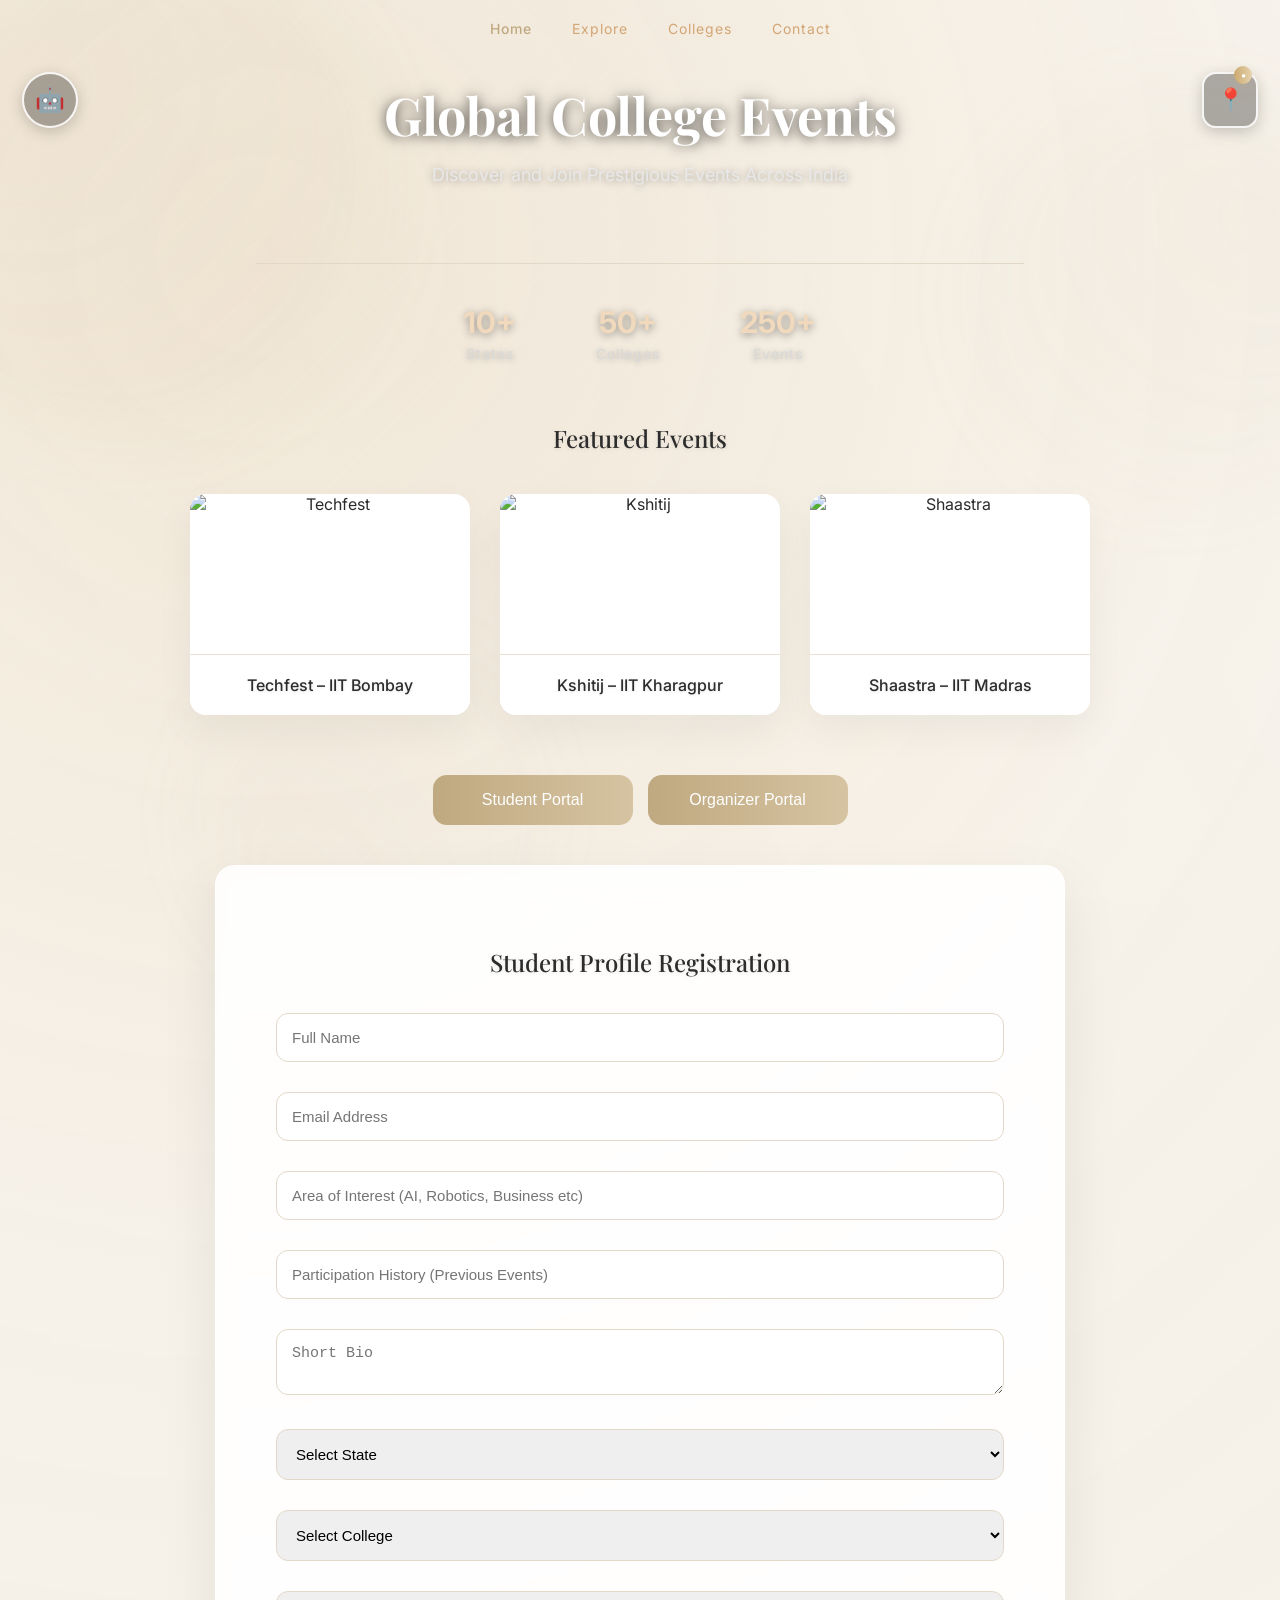
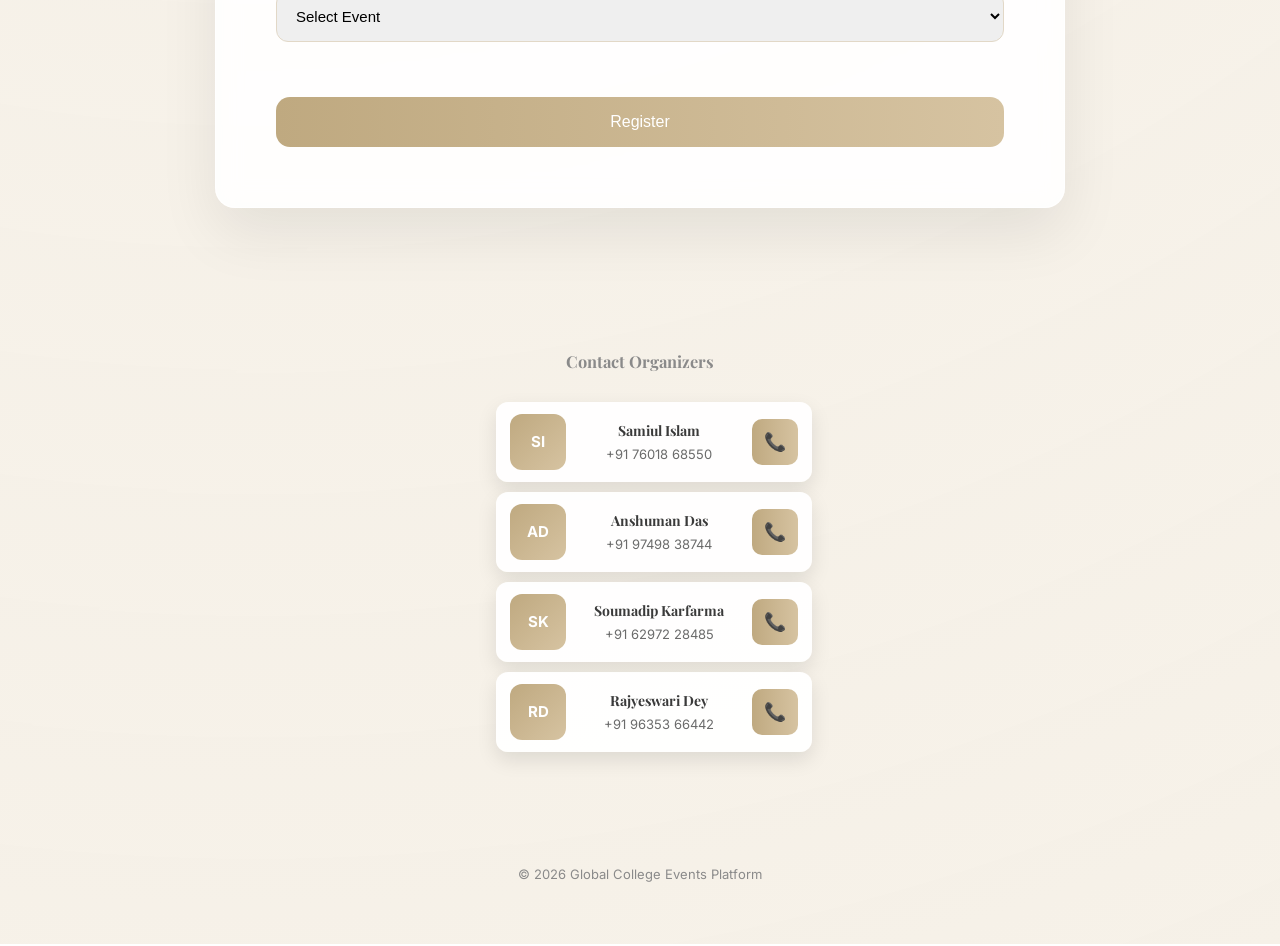
==== index.html @ 5288f470 "Add files via upload" ====
<!DOCTYPE html>
<html lang="en">
<head>
    <meta charset="UTF-8">
    <meta name="viewport" content="width=device-width, initial-scale=1.0">
    <title>Global College Events</title>
    <link href="https://fonts.googleapis.com/css2?family=Playfair+Display:wght@500;700&family=Inter:wght@300;400;500&display=swap" rel="stylesheet">
    <link rel="stylesheet" href="style.css">
</head>

<body>

<video autoplay loop muted playsinline class="space-background-video">
  <source src="Video_Generation_with_Background_Addition.mp4" type="video/mp4">
</video>

<ul class="background-shapes">
    <li></li><li></li><li></li><li></li><li></li>
</ul>

<div class="bg-gradient"></div>
<div class="decorative-blobs">
    <div class="blob b1"></div>
    <div class="blob b2"></div>
    <div class="blob b3"></div>
</div>
<div class="page-stripes"></div>

<nav>
    <a href="#home">Home</a>
    <a href="#explore">Explore</a>
    <a href="#colleges">Colleges</a>
    <a href="#contact">Contact</a>
</nav>

<div class="chat-toggle">
    <button class="chat-button" id="chatBtn" title="Ask the assistant">🤖</button>
</div>

<div class="chat-window" id="chatWindow" aria-hidden="true">
    <div class="chat-header">Event Guide — Ask me about events, interests, or colleges</div>
    <div class="chat-messages" id="chatMessages">
        <div class="msg bot">Hi! I'm your Event Assistant. Try: <span class="chip" onclick="chatAsk('Show upcoming events')">Upcoming events</span> <span class="chip" onclick="chatAsk('I like AI and Robotics')">AI / Robotics</span> <span class="chip" onclick="chatAsk('Find events for business students')">Business</span></div>
    </div>
    <div class="chat-input-area">
        <input class="chat-input" id="chatInput" placeholder="Type your question...">
        <button class="chat-button" id="sendChat">Go</button>
    </div>
</div>

<div class="map-toggle">
    <button class="map-button" id="mapBtn" title="Show event locations">
        📍
        <span class="ring"></span>
    </button>
    <span class="map-badge" id="mapBadge">•</span>
</div>

<div class="map-window" id="mapWindow" aria-hidden="true">
    <div class="map-header">Event Locations (OpenStreetMap)</div>
    <div class="map-body" id="mapBody"></div>
</div>

<div class="hero reveal" id="home">
    <h1>Global College Events</h1>
    <p>Discover and Join Prestigious Events Across India</p>
</div>

<hr style="width:60%; border:0; height:1px; background:#e2d8c7; margin:20px auto 40px;">

<div class="stats reveal" id="explore">
    <div class="stat">
        <h3 id="stateCount"></h3>
        <p>States</p>
    </div>
    <div class="stat">
        <h3 id="collegeCount"></h3>
        <p>Colleges</p>
    </div>
    <div class="stat">
        <h3 id="eventCount"></h3>
        <p>Events</p>
    </div>
</div>

<div class="featured-section reveal">
    <h2 style="text-align:center;">Featured Events</h2>
    <div class="featured-grid">
        <div class="event-card">
            <img src="https://images.unsplash.com/photo-1504384308090-c894fdcc538d?w=400&q=80" alt="Techfest">
            <div>Techfest – IIT Bombay</div>
        </div>
        <div class="event-card">
            <img src="https://images.unsplash.com/photo-1540575467063-178a50c2df87?w=400&q=80" alt="Kshitij">
            <div>Kshitij – IIT Kharagpur</div>
        </div>
        <div class="event-card">
            <img src="https://images.unsplash.com/photo-1517048676732-d65bc937f952?w=400&q=80" alt="Shaastra">
            <div>Shaastra – IIT Madras</div>
        </div>
    </div>
</div>

<div class="container reveal" id="colleges">
    <div class="portal-btns">
        <button onclick="showStudent()">Student Portal</button>
        <button onclick="showOrganizer()">Organizer Portal</button>
    </div>

    <div id="studentSection">
        <div class="card">
            <h2>Student Profile Registration</h2>
            <input type="text" id="studentName" placeholder="Full Name">
            <input type="email" id="studentEmail" placeholder="Email Address">
            <input type="text" placeholder="Area of Interest (AI, Robotics, Business etc)">
            <input type="text" placeholder="Participation History (Previous Events)">
            <textarea placeholder="Short Bio"></textarea>

            <select id="stateSelect" onchange="loadColleges()">
                <option value="">Select State</option>
            </select>
            <select id="collegeSelect" onchange="loadEvents()">
                <option value="">Select College</option>
            </select>
            <select id="eventSelect" onchange="showPreview()">
                <option value="">Select Event</option>
            </select>

            <div class="preview" id="eventPreview">
                <h4 id="previewTitle"></h4>
                <p>Event details coming soon...</p>
            </div>

            <div class="success" id="successMessage"></div>

            <button onclick="register()">Register</button>
        </div>
    </div>

    <div id="organizerSection" style="display:none;">
        <div class="card">
            <h2>Event Organizer Registration</h2>
            <input type="text" id="organizerName" placeholder="Organizer Full Name">
            <select id="orgType">
                <option value="">Organizer Type (College / Company / Individual)</option>
                <option value="college">College</option>
                <option value="company">Company</option>
                <option value="individual">Individual</option>
            </select>
            <input type="text" id="collegeOrCompany" placeholder="College / Company Name">
            <input type="text" id="organizerRole" placeholder="Organizer Role (e.g., Coordinator)">
            <input type="text" id="department" placeholder="Department (if applicable)">
            <input type="email" id="organizerEmail" placeholder="Email Address">
            <input type="tel" id="organizerPhone" placeholder="Phone Number">
            <input type="url" id="organizerWebsite" placeholder="Website (https://...)">

            <hr style="border:0; height:1px; background:#e2d8c7; margin:12px 0;">

            <input type="text" id="eventName" placeholder="Event Name">
            <input type="date" id="eventDate">
            <input type="text" id="eventVenue" placeholder="Venue">
            <select id="eventCategory">
                <option value="">Event Category</option>
                <option>Technical</option>
                <option>Cultural</option>
                <option>Workshop</option>
                <option>Business</option>
                <option>Sports</option>
            </select>
            <textarea id="eventDescription" placeholder="Event Description"></textarea>
            <input type="file" id="eventLogo" accept="image/*">

            <div class="preview" id="organizerPreview"></div>
            <div class="success" id="organizerMessage"></div>

            <button onclick="publishEvent()">Publish Event</button>
        </div>
    </div>
</div>

<footer id="contact" class="reveal">
    <div class="contact-container">
        <h3 style="margin:0 0 8px; font-family:'Playfair Display', serif;">Contact Organizers</h3>
        <ul class="contact-list" id="contactList">
            <li>
                <div class="avatar">SI</div>
                <div class="contact-main"><div class="name">Samiul Islam</div><div class="meta"><a class="contact-link" href="tel:+917601868550">+91 76018 68550</a></div></div>
                <button class="call-btn" aria-label="Call Samiul Islam" onclick="location.href='tel:+917601868550'">📞</button>
            </li>
            <li>
                <div class="avatar">AD</div>
                <div class="contact-main"><div class="name">Anshuman Das</div><div class="meta"><a class="contact-link" href="tel:+919749838744">+91 97498 38744</a></div></div>
                <button class="call-btn" aria-label="Call Anshuman Das" onclick="location.href='tel:+919749838744'">📞</button>
            </li>
            <li>
                <div class="avatar">SK</div>
                <div class="contact-main"><div class="name">Soumadip Karfarma</div><div class="meta"><a class="contact-link" href="tel:+916297228485">+91 62972 28485</a></div></div>
                <button class="call-btn" aria-label="Call Soumadip Karfarma" onclick="location.href='tel:+916297228485'">📞</button>
            </li>
            <li>
                <div class="avatar">RD</div>
                <div class="contact-main"><div class="name">Rajyeswari Dey</div><div class="meta"><a class="contact-link" href="tel:+919635366442">+91 96353 66442</a></div></div>
                <button class="call-btn" aria-label="Call Rajyeswari Dey" onclick="location.href='tel:+919635366442'">📞</button>
            </li>
            <li>
                <div class="avatar">MS</div>
                <div class="contact-main"><div class="name">Madhuja Saha</div><div class="meta"><a class="contact-link" href="tel:+918889114666">+91 88891 14666</a></div></div>
                <button class="call-btn" aria-label="Call Madhuja Saha" onclick="location.href='tel:+918889114666'">📞</button>
            </li>
        </ul>
        <div style="text-align:center; margin-top:14px; color:#8a8a8a; font-size:13px;">© 2026 Global College Events Platform</div>
    </div>
</footer>

<script src="script.js"></script>

</body>
</html>
---- style.css ----
/* ==================== BASE STYLES ==================== */
html {
    scroll-behavior: smooth;
}

body {
    margin: 0;
    font-family: 'Inter', sans-serif;
    /* layered animated background: subtle radial base + moving gradient overlay */
    background: radial-gradient(circle at 20% 10%, rgba(239,228,211,0.9) 0%, rgba(246,241,232,0.95) 40%, rgba(246,241,232,1) 100%),
                linear-gradient(120deg, rgba(191,169,128,0.06), rgba(200,180,150,0.04));
    color: #2c2c2c;
    animation: fadeIn 1.2s ease-in;
}

/* animated soft gradient overlay */
.bg-gradient {
    position: fixed; inset: 0; z-index: -2; pointer-events: none;
    background: linear-gradient(60deg, rgba(223,200,170,0.08), rgba(210,190,160,0.06), rgba(240,230,215,0.04));
    mix-blend-mode: overlay;
    animation: floatGradient 12s ease-in-out infinite;
}

@keyframes floatGradient {
    0% { transform: translateY(0) rotate(0deg); opacity: 1; }
    50% { transform: translateY(-30px) rotate(3deg); opacity: 0.95; }
    100% { transform: translateY(0) rotate(0deg); opacity: 1; }
}

/* large blurred blobs for depth */
.decorative-blobs { position: fixed; inset: 0; z-index: -3; pointer-events: none; }
.decorative-blobs .blob { position: absolute; filter: blur(36px) saturate(120%); opacity: 0.55; border-radius: 50%; transform: translate3d(0,0,0); }
.decorative-blobs .b1 { width: 520px; height: 520px; left: -10%; top: -8%; background: radial-gradient(circle at 30% 30%, rgba(191,169,128,0.18), rgba(191,169,128,0.06)); }
.decorative-blobs .b2 { width: 420px; height: 420px; right: -8%; top: 10%; background: radial-gradient(circle at 70% 30%, rgba(186,165,140,0.14), rgba(230,220,200,0.04)); }
.decorative-blobs .b3 { width: 360px; height: 360px; left: 15%; bottom: -10%; background: radial-gradient(circle at 20% 80%, rgba(210,190,160,0.12), rgba(240,235,225,0.03)); }

/* more varied floating shapes (overrides existing shapes to feel richer) */
.background-shapes li { background: rgba(191,169,128,0.12); }
.background-shapes li:nth-child(1) { left: 8%; width: 120px; height: 120px; animation-duration: 28s; opacity:0.9 }
.background-shapes li:nth-child(2) { left: 22%; width: 36px; height: 36px; animation-duration: 14s; opacity:0.7 }
.background-shapes li:nth-child(3) { left: 72%; width: 28px; height: 28px; animation-duration: 20s; opacity:0.65 }
.background-shapes li:nth-child(4) { left: 45%; width: 90px; height: 90px; animation-duration: 22s; opacity:0.8 }
.background-shapes li:nth-child(5) { left: 80%; width: 160px; height: 160px; animation-duration: 30s; opacity:0.6 }

/* subtle diagonal stripe overlay for texture */
.page-stripes { position: fixed; inset: 0; z-index: -1; pointer-events: none; background-image: repeating-linear-gradient(135deg, rgba(255,255,255,0.02) 0 2px, transparent 2px 32px); mix-blend-mode: soft-light; }

/* ==================== VIDEO BACKGROUND ==================== */
.space-background-video {
    position: fixed;
    top: 0;
    left: 0;
    width: 100%;
    height: 100vh;
    object-fit: cover;
    z-index: -1;
    pointer-events: none;
}

@keyframes fadeIn {
    from {opacity:0; transform: translateY(20px);}
    to {opacity:1; transform: translateY(0);}
}

/* ==================== NAVIGATION ==================== */
nav {
    display: flex;
    justify-content: center;
    gap: 40px;
    padding: 20px;
    font-size: 14px;
    letter-spacing: 1px;
    position: fixed;
    top: 0;
    width: 100%;
    background: transparent;
    z-index: 1000;
}

nav a {
    text-decoration: none;
    color: #d4a574;
    transition: 0.3s;
    position: relative;
}

nav a.active {
    color: #bfa980;
    font-weight: 500;
}

nav a::after {
    content: "";
    position: absolute;
    left: 0;
    bottom: -5px;
    width: 0;
    height: 2px;
    background: #bfa980;
    transition: 0.3s;
}

nav a:hover::after {
    width: 100%;
}

/* ==================== HERO SECTION ==================== */
.hero {
    text-align: center;
    padding: 80px 20px 40px;
}

.hero h1 {
    font-family: 'Playfair Display', serif;
    font-size: 52px;
    margin: 0;
    color: white;
    text-shadow: 0 2px 12px rgba(0,0,0,0.5), 0 0 20px rgba(0,0,0,0.3);
}

.hero p {
    margin-top: 15px;
    font-size: 18px;
    color: #e8e8e8;
    text-shadow: 0 1px 8px rgba(0,0,0,0.4);
}

/* ==================== STATS ==================== */
.stats {
    display: flex;
    justify-content: center;
    gap: 80px;
    margin: 40px 0 60px;
}

.stat { text-align: center; }

.stat h3 {
    font-size: 30px;
    margin: 0;
    color: #f0d9bc;
    text-shadow: 0 2px 8px rgba(0,0,0,0.4);
}

.stat p {
    margin: 5px 0 0;
    font-size: 14px;
    letter-spacing: 1px;
    color: #d8d8d8;
    text-shadow: 0 1px 6px rgba(0,0,0,0.3);
}

/* ==================== FEATURED EVENTS ==================== */
.featured-section {
    margin-bottom: 60px;
}

.featured-grid {
    display: flex;
    justify-content: center;
    gap: 30px;
    margin: 40px 0;
}

.event-card {
    background: white;
    border-radius: 16px;
    box-shadow: 0 15px 40px rgba(0,0,0,0.05);
    transition: 0.4s ease;
    cursor: pointer;
    overflow: hidden;
    text-align: center;
    width: 280px;
}

.event-card:hover {
    transform: translateY(-8px);
    box-shadow: 0 25px 60px rgba(0,0,0,0.08);
}

/* ========== Event cards entrance & interaction animations ========== */
.featured-grid.animate .event-card { opacity: 0; transform: translateY(18px) scale(0.98); }
.featured-grid.animate .event-card.enter { animation: cardIn 600ms cubic-bezier(.2,.9,.2,1) forwards; }
@keyframes cardIn {
    from { opacity: 0; transform: translateY(18px) scale(0.98); }
    to   { opacity: 1; transform: translateY(0) scale(1); }
}

/* stagger delays for up to 6 cards */
.featured-grid.animate .event-card:nth-child(1).enter { animation-delay: 80ms; }
.featured-grid.animate .event-card:nth-child(2).enter { animation-delay: 180ms; }
.featured-grid.animate .event-card:nth-child(3).enter { animation-delay: 300ms; }
.featured-grid.animate .event-card:nth-child(4).enter { animation-delay: 420ms; }
.featured-grid.animate .event-card:nth-child(5).enter { animation-delay: 540ms; }
.featured-grid.animate .event-card:nth-child(6).enter { animation-delay: 660ms; }

/* subtle 3D tilt on pointer move */
.event-card { will-change: transform; transform-style: preserve-3d; perspective: 800px; }
.event-card.tilt { transition: transform 180ms ease-out; }

/* event preview animation */
.preview.show { animation: previewPop 360ms cubic-bezier(.2,.9,.2,1) both; }
@keyframes previewPop {
    from { opacity: 0; transform: translateY(8px) scale(0.995); }
    to   { opacity: 1; transform: translateY(0) scale(1); }
}

.event-card img {
    width: 100%;
    height: 160px;
    object-fit: cover;
    border-bottom: 1px solid #e8e0d2;
    display: block;
    transition: transform 0.6s ease; /* Smooth image transition */
}

/* CINEMATIC ZOOM EFFECT */
.event-card:hover img {
    transform: scale(1.1);
}

.event-card div {
    padding: 20px;
    font-weight: 500;
    position: relative;
    background: white;
    z-index: 2;
    color: #2c2c2c;
    text-shadow: 0 1px 3px rgba(0,0,0,0.1);
}

/* ==================== FORM CARDS ==================== */
.container {
    max-width: 850px;
    margin: auto;
    padding: 0 20px 80px;
}

.card {
    background: rgba(255, 255, 255, 0.92);
    backdrop-filter: blur(12px);
    -webkit-backdrop-filter: blur(12px);
    border: 1px solid rgba(255, 255, 255, 0.9);
    padding: 60px;
    border-radius: 20px;
    box-shadow: 0 25px 60px rgba(0,0,0,0.08);
    transition: 0.4s;
}

.card:hover {
    transform: translateY(-4px);
    box-shadow: 0 35px 80px rgba(0,0,0,0.08);
}

h2 {
    text-align: center;
    font-family: 'Playfair Display', serif;
    font-weight: 500;
    color: #2c2c2c;
    text-shadow: 0 1px 4px rgba(0,0,0,0.1);
}

select, input, textarea {
    width: 100%;
    padding: 15px;
    margin: 15px 0;
    border-radius: 12px;
    border: 1px solid #e2d8c7;
    font-size: 15px;
    box-sizing: border-box;
}

select:focus, input:focus, textarea:focus {
    outline: none;
    border-color: #bfa980;
}

/* ==================== SHIMMERING BUTTONS ==================== */
button {
    width: 100%;
    padding: 16px;
    border-radius: 14px;
    border: none;
    background: linear-gradient(90deg, #bfa980, #d6c3a1);
    color: white;
    font-size: 16px;
    cursor: pointer;
    transition: all 0.3s ease;
}

button:hover {
    transform: translateY(-3px) scale(1.02);
    box-shadow: 0 10px 20px rgba(191, 169, 128, 0.4);
    background: linear-gradient(90deg, #caba9d, #e3d2b3);
}

button:active {
    transform: translateY(1px);
}

.portal-btns {
    text-align: center; 
    margin-bottom: 40px;
    display: flex;
    justify-content: center;
    gap: 15px;
}

.portal-btns button {
    width: 200px;
}

/* ==================== PREVIEW & ALERTS ==================== */
.preview {
    margin-top: 30px;
    padding: 25px;
    border-radius: 14px;
    background: #faf7f2;
    border: 1px solid #eee2cf;
    display: none;
}

.preview h4 {
    margin: 0 0 10px;
    font-family: 'Playfair Display', serif;
}

.success {
    text-align: center;
    margin-top: 20px;
    font-weight: 600;
    min-height: 20px;
}

footer {
    text-align: center;
    padding: 40px;
    font-size: 14px;
    color: #8a8a8a;
}

/* ==================== FLOATING BACKGROUND SHAPES ==================== */
.background-shapes {
    position: fixed;
    top: 0;
    left: 0;
    width: 100%;
    height: 100%;
    overflow: hidden;
    margin: 0;
    padding: 0;
    z-index: -1; 
}

.background-shapes li {
    position: absolute;
    display: block;
    list-style: none;
    width: 20px;
    height: 20px;
    background: rgba(191, 169, 128, 0.15); 
    animation: floatUp 25s linear infinite;
    bottom: -150px;
    border-radius: 50%; 
}

.background-shapes li:nth-child(1) { left: 25%; width: 80px; height: 80px; animation-delay: 0s; }
.background-shapes li:nth-child(2) { left: 10%; width: 20px; height: 20px; animation-delay: 2s; animation-duration: 12s; }
.background-shapes li:nth-child(3) { left: 70%; width: 20px; height: 20px; animation-delay: 4s; }
.background-shapes li:nth-child(4) { left: 40%; width: 60px; height: 60px; animation-delay: 0s; animation-duration: 18s; }
.background-shapes li:nth-child(5) { left: 65%; width: 120px; height: 120px; animation-delay: 0s; }

@keyframes floatUp {
    0% { transform: translateY(0) rotate(0deg); opacity: 1; }
    100% { transform: translateY(-1000px) rotate(720deg); opacity: 0; }
}

/* ==================== SCROLL REVEAL CLASSES ==================== */
.reveal {
    opacity: 0;
    transform: translateY(50px);
    transition: all 0.8s ease-out;
}

.reveal.active {
    opacity: 1;
    transform: translateY(0);
}

/* ==================== MOBILE RESPONSIVENESS ==================== */
@media (max-width: 768px) {
    .hero h1 { font-size: 38px; }
    nav { gap: 15px; flex-wrap: wrap; }
    .stats { gap: 30px; flex-direction: column; }
    .featured-grid { flex-wrap: wrap; }
    .container { padding: 0 10px 40px; }
    .card { padding: 30px 20px; }
    .portal-btns { flex-direction: column; align-items: center; }
    .portal-btns button { width: 100%; max-width: 300px; }
}

/* ==================== CHATBOT WIDGET ==================== */
.chat-toggle {
    position: fixed;
    left: 22px;
    top: 72px;
    z-index: 2000;
}
.chat-button {
    width: 56px;
    height: 56px;
    border-radius: 50%;
    background: rgba(0, 0, 0, 0.3);
    border: 2px solid rgba(255, 255, 255, 0.9);
    box-shadow: 0 4px 15px rgba(0, 0, 0, 0.2);
    cursor: pointer;
    display: flex;
    align-items: center;
    justify-content: center;
    color: white;
    font-weight: 700;
    font-size: 24px;
    transition: all 0.3s ease;
}
.chat-button:hover {
    background: rgba(0, 0, 0, 0.4);
    border-color: white;
    box-shadow: 0 6px 20px rgba(255, 255, 255, 0.4);
}
.chat-window {
    position: fixed;
    left: 22px;
    top: 138px;
    width: 340px;
    max-height: 70vh;
    background: white;
    border-radius: 12px;
    box-shadow: 0 18px 50px rgba(0,0,0,0.15);
    z-index: 2000;
    display: none;
    flex-direction: column;
    overflow: hidden;
}
.chat-header {
    padding: 12px 14px;
    background: linear-gradient(90deg,#bfa980,#d6c3a1);
    color: white;
    font-weight: 600;
}
.chat-messages {
    padding: 12px;
    overflow: auto;
    flex: 1 1 auto;
}
.chat-input-area {
    padding: 10px;
    border-top: 1px solid #eee;
    display: flex;
    gap: 8px;
}
.chat-input { flex: 1; padding: 10px; border-radius: 8px; border:1px solid #e2d8c7 }
.msg { margin: 8px 0; display:block; max-width:85%; padding:10px; border-radius:10px }
.msg.user { background:#eef7ff; margin-left:auto; }
.msg.bot { background:#faf7f2; margin-right:auto; }
.chip { display:inline-block; background:#f2efe9; padding:6px 8px; margin:6px 6px 0 0; border-radius:14px; cursor:pointer; font-size:13px }

/* animated lists for chat results and popup event lists */
.chat-list { list-style: none; padding: 0; margin: 6px 0 0 0; }
.chat-list li { opacity: 0; transform: translateY(10px); padding:6px 8px; border-radius:8px; background: rgba(255,255,255,0.0); margin-bottom:6px }
.chat-list li.show { animation: listIn 420ms cubic-bezier(.2,.9,.2,1) forwards; }
@keyframes listIn { from { opacity:0; transform: translateY(10px) } to { opacity:1; transform: translateY(0) } }

.leaflet-popup-content .popup-events { list-style:none; padding:0; margin:6px 0 0 0 }
.leaflet-popup-content .popup-events li { opacity:0; transform: translateY(8px); margin-bottom:6px }
.leaflet-popup-content .popup-events li.show { animation: listIn 380ms cubic-bezier(.2,.9,.2,1) forwards }

/* Contact list styles and animation */
.contact-container { padding: 22px; display:flex; flex-direction:column; align-items:center }
.contact-list { list-style:none; padding:0; margin:12px 0 0 0; display:block; max-width:640px }
.contact-list li { background: rgba(255,255,255,0.95); padding:12px 14px; border-radius:12px; margin:10px auto; width:100%; box-shadow: 0 8px 20px rgba(0,0,0,0.1); display:flex; align-items:center; gap:14px; opacity:0; transform: translateY(12px); }
.contact-list li .avatar { width:56px; height:56px; border-radius:12px; display:flex; align-items:center; justify-content:center; color:white; font-weight:700; font-size:15px; background: linear-gradient(135deg,#bfa980,#d6c3a1); flex:0 0 56px }
.contact-main { flex:1 1 auto; display:flex; flex-direction:column; }
.contact-main .name { font-weight:700; color:#3a3a3a; font-family: 'Playfair Display', serif; }
.contact-main .meta { color:#6b6b6b; font-size:13px; margin-top:6px }
.contact-link { color:#6b6b6b; text-decoration:none }
.contact-list li.show { animation: contactIn 420ms cubic-bezier(.2,.9,.2,1) forwards }
@keyframes contactIn { from { opacity:0; transform: translateY(12px) } to { opacity:1; transform: translateY(0) } }
.call-btn { background: linear-gradient(90deg,#bfa980,#d6c3a1); color: white; width:46px; height:46px; padding:0; border-radius:10px; border:none; cursor:pointer; display:flex; align-items:center; justify-content:center; font-size:18px }

@media (max-width:768px) { .contact-list li { padding:10px } }

@media (max-width:480px) {
    .chat-window { width: 92%; right: 4%; top: 72px; }
}
/* ==================== MAP WIDGET ==================== */
.map-toggle { position: fixed; right: 22px; top: 72px; z-index: 2000; }
.map-button { width: 56px; height: 56px; border-radius: 14px; background: rgba(0, 0, 0, 0.3); border: 2px solid rgba(255,255,255,0.9); box-shadow: 0 4px 15px rgba(0, 0, 0, 0.2); cursor:pointer; display:flex; align-items:center; justify-content:center; font-size:22px; transition: all .22s ease; position:relative; }
.map-button:hover { background: rgba(0, 0, 0, 0.4); border-color: white; box-shadow: 0 6px 20px rgba(255, 255, 255, 0.4); }
.map-button:focus { outline: none; border-color: white; }
.map-toggle .map-badge { position: absolute; right: 6px; top: -6px; width: 18px; height: 18px; border-radius: 10px; background: linear-gradient(90deg,#cba96e,#e6d3ae); box-shadow: 0 6px 14px rgba(201,170,128,0.18); display:flex; align-items:center; justify-content:center; font-size:11px; color:#fff; font-weight:700; }
.map-button.open { transform: scale(1.02) rotate(-2deg); background: rgba(0, 0, 0, 0.4); box-shadow: 0 6px 20px rgba(255, 255, 255, 0.4); }
.map-button .ring { position:absolute; inset: -6px; border-radius: 16px; pointer-events:none; opacity:0; transition: opacity .35s ease, transform .45s ease; }
.map-button.open .ring { opacity:1; transform: scale(1.08); }
@keyframes ping {
    0% { box-shadow: 0 0 0 0 rgba(191,169,128,0.28); }
    70% { box-shadow: 0 0 0 14px rgba(191,169,128,0.06); }
 100% { box-shadow: 0 0 0 0 rgba(191,169,128,0); }
}
.map-badge.pulse { animation: ping 1.6s infinite ease-out; }
.map-window { position: fixed; right: 22px; top: 138px; width: 460px; height: 60vh; background: white; border-radius: 12px; box-shadow: 0 18px 50px rgba(0,0,0,0.15); z-index: 2000; display:none; overflow:hidden; }
.map-header { padding: 8px 12px; background: #f6f1e8; border-bottom: 1px solid #eee; font-weight:600 }
.map-body { height: calc(100% - 40px); }

@media (max-width:480px) {
    .map-window { width: 92%; right:4%; top: 72px; height: 50vh }
}
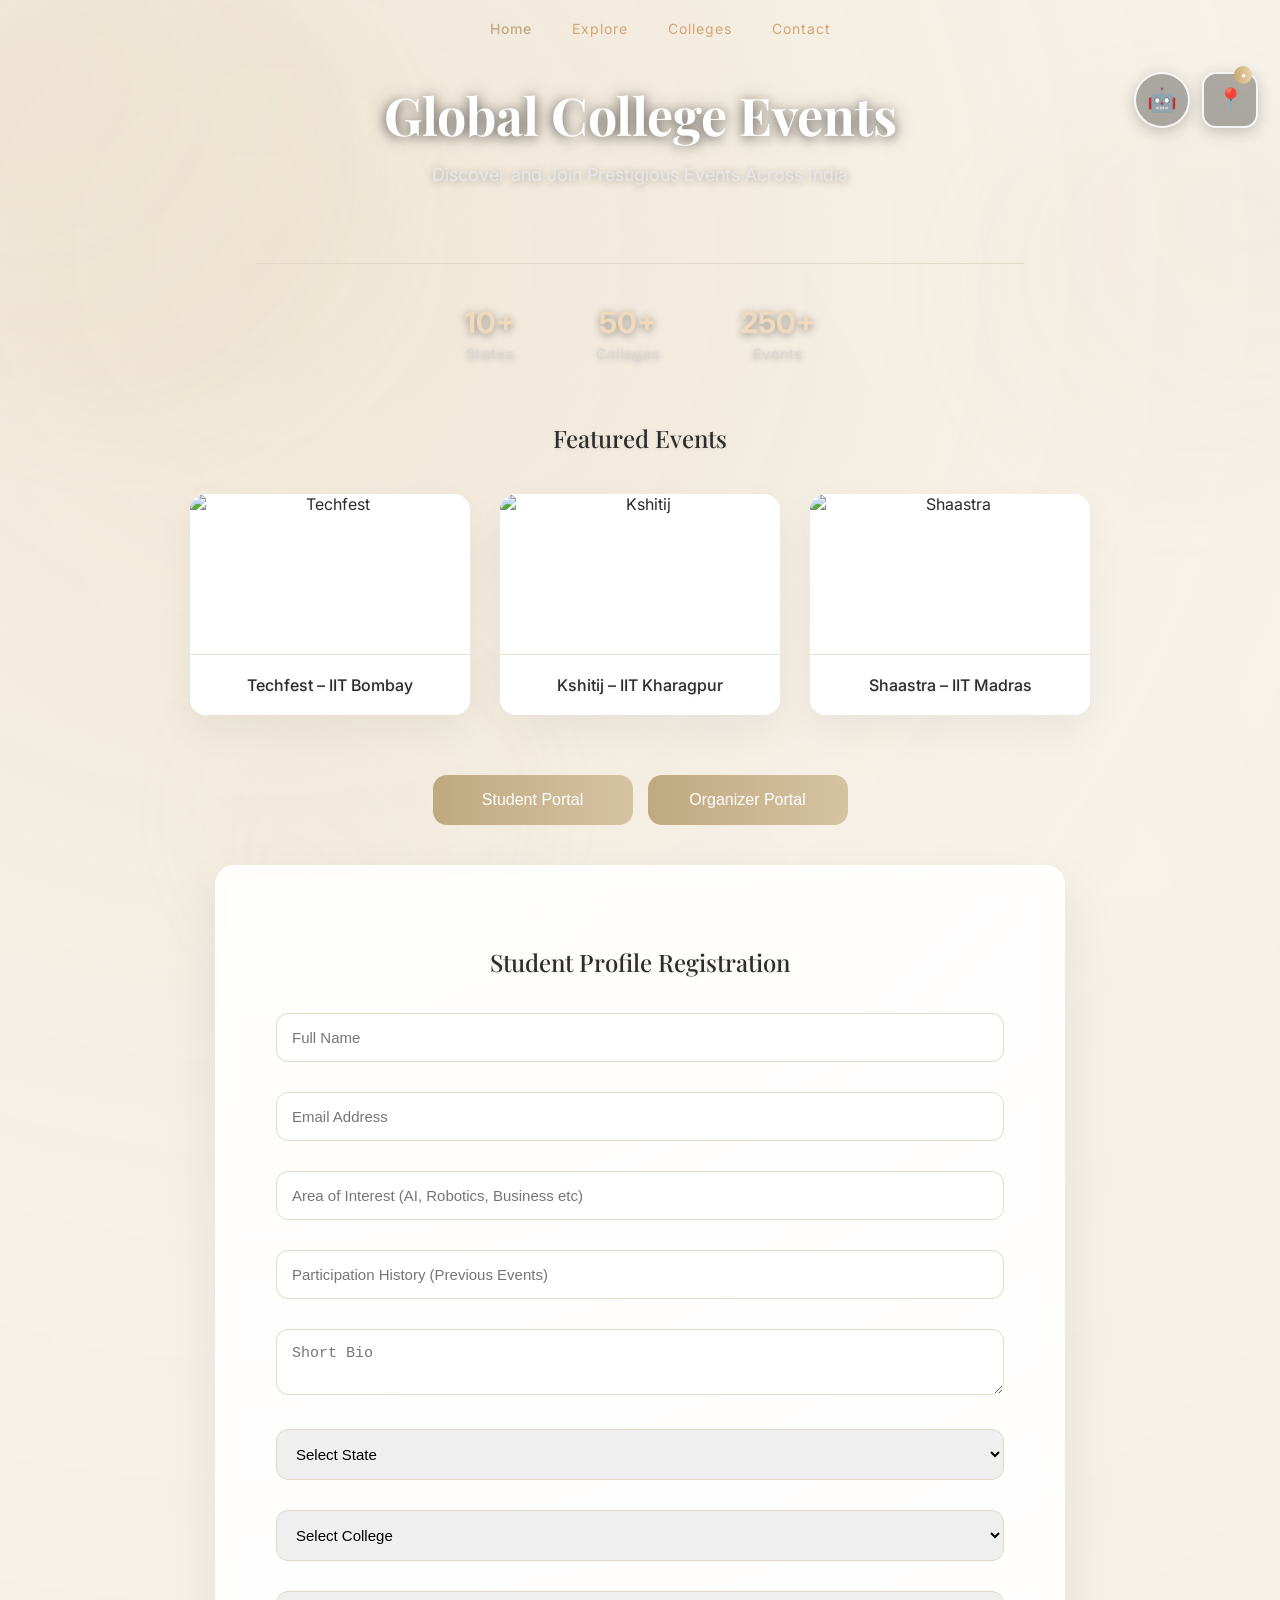
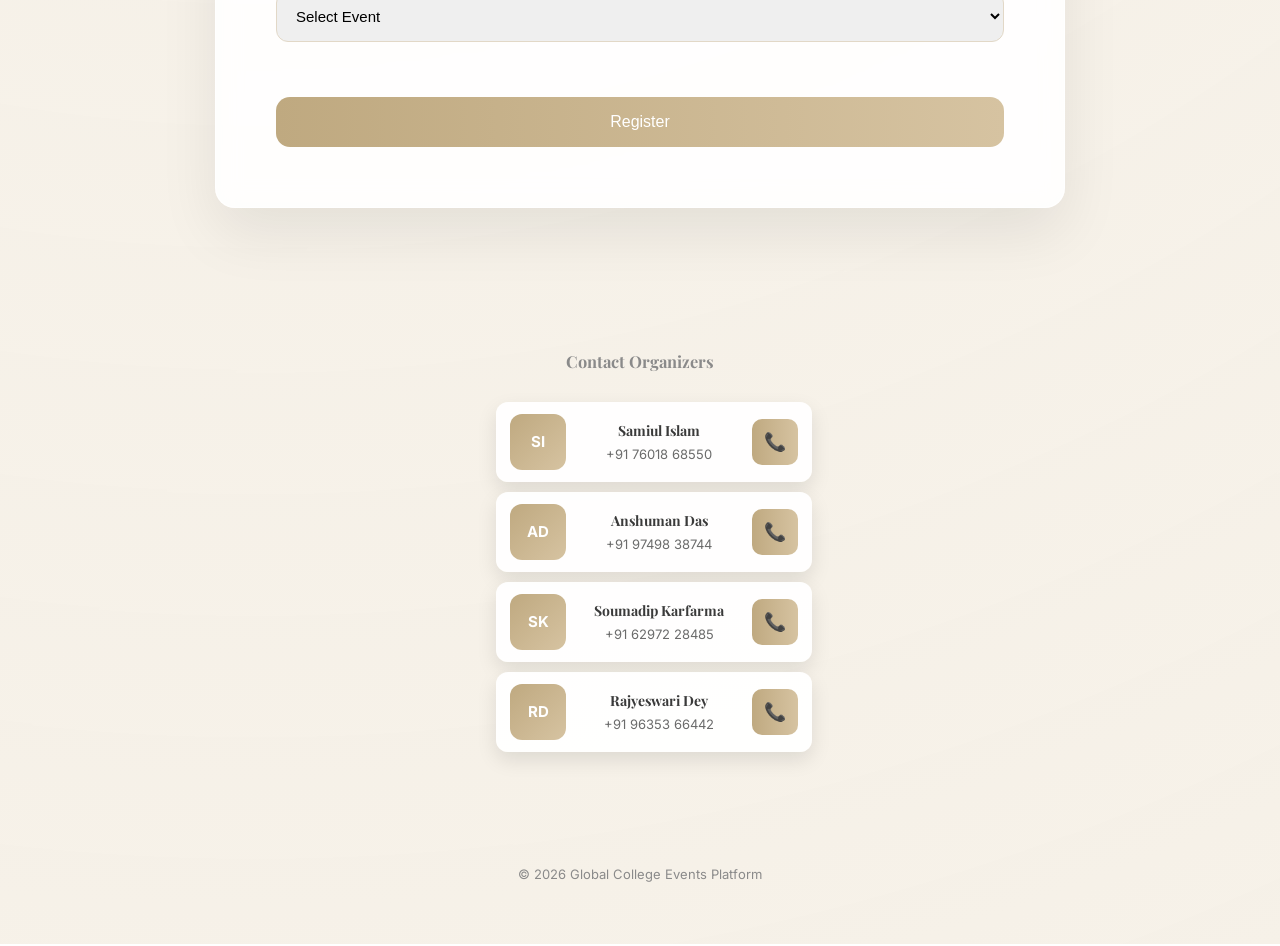
==== commit 8de048b8: "Add files via upload" ====
--- a/index.html
+++ b/index.html
@@ -1,11 +1,12 @@
 <!DOCTYPE html>
 <html lang="en">
 <head>
-    <meta charset="UTF-8">
-    <meta name="viewport" content="width=device-width, initial-scale=1.0">
-    <title>Global College Events</title>
-    <link href="https://fonts.googleapis.com/css2?family=Playfair+Display:wght@500;700&family=Inter:wght@300;400;500&display=swap" rel="stylesheet">
-    <link rel="stylesheet" href="style.css">
+<meta charset="UTF-8">
+<meta name="viewport" content="width=device-width, initial-scale=1.0">
+<title>Global College Events</title>
+
+<link href="https://fonts.googleapis.com/css2?family=Playfair+Display:wght@500;700&family=Inter:wght@300;400;500&display=swap" rel="stylesheet">
+<link rel="stylesheet" href="style.css">
 </head>
 
 <body>
--- a/style.css
+++ b/style.css
@@ -402,7 +402,7 @@
 /* ==================== CHATBOT WIDGET ==================== */
 .chat-toggle {
     position: fixed;
-    left: 22px;
+    right: 90px;
     top: 72px;
     z-index: 2000;
 }
@@ -429,7 +429,7 @@
 }
 .chat-window {
     position: fixed;
-    left: 22px;
+    right: 70px;
     top: 138px;
     width: 340px;
     max-height: 70vh;
@@ -490,6 +490,7 @@
 @media (max-width:768px) { .contact-list li { padding:10px } }
 
 @media (max-width:480px) {
+    .chat-toggle { right: 4%; }
     .chat-window { width: 92%; right: 4%; top: 72px; }
 }
 /* ==================== MAP WIDGET ==================== */
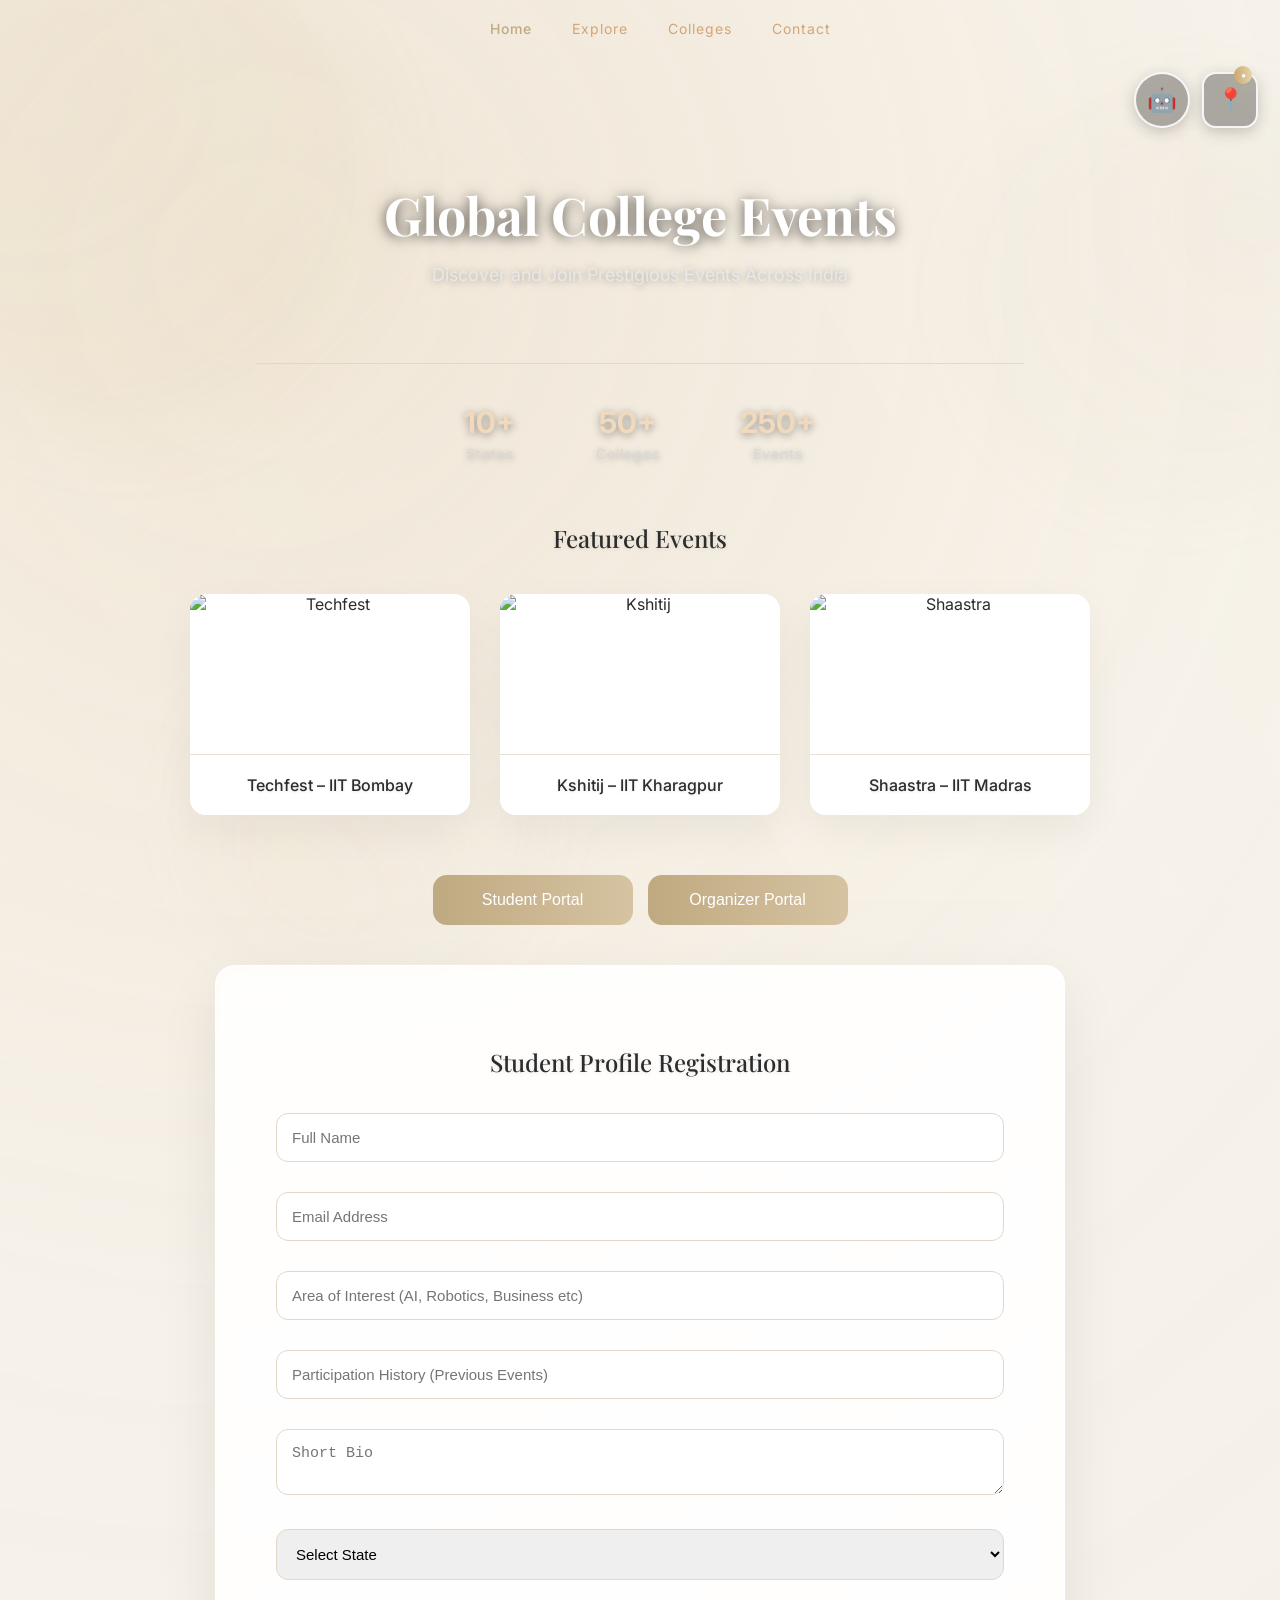
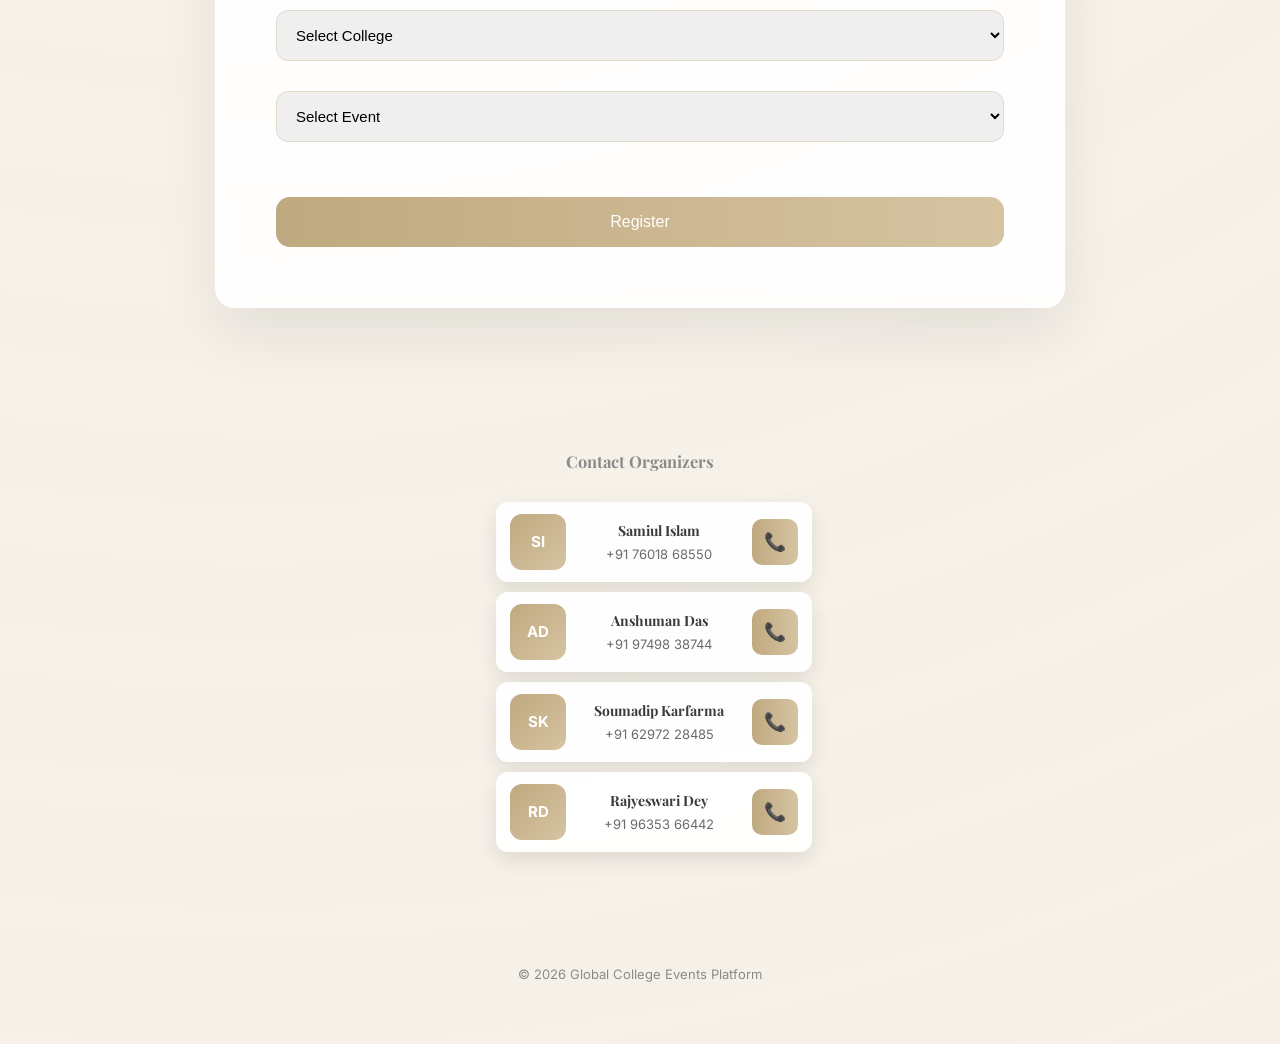
==== commit 9d77220d: "Add files via upload" ====
--- a/index.html
+++ b/index.html
@@ -58,7 +58,10 @@
 </div>
 
 <div class="map-window" id="mapWindow" aria-hidden="true">
-    <div class="map-header">Event Locations (OpenStreetMap)</div>
+    <div class="map-header">
+        Event Locations (OpenStreetMap)
+        <button class="map-close-btn" id="mapCloseBtn" title="Close map">✕</button>
+    </div>
     <div class="map-body" id="mapBody"></div>
 </div>
 
--- a/style.css
+++ b/style.css
@@ -107,7 +107,8 @@
 /* ==================== HERO SECTION ==================== */
 .hero {
     text-align: center;
-    padding: 80px 20px 40px;
+    padding: 140px 20px 40px;
+    margin-top: 40px;
 }
 
 .hero h1 {
@@ -487,11 +488,12 @@
 @keyframes contactIn { from { opacity:0; transform: translateY(12px) } to { opacity:1; transform: translateY(0) } }
 .call-btn { background: linear-gradient(90deg,#bfa980,#d6c3a1); color: white; width:46px; height:46px; padding:0; border-radius:10px; border:none; cursor:pointer; display:flex; align-items:center; justify-content:center; font-size:18px }
 
-@media (max-width:768px) { .contact-list li { padding:10px } }
-
-@media (max-width:480px) {
-    .chat-toggle { right: 4%; }
-    .chat-window { width: 92%; right: 4%; top: 72px; }
+@media (max-width:768px) {
+    .contact-list li { padding:10px }
+    .chat-toggle { position: fixed !important; right: 16px !important; top: 72px !important; }
+    .chat-window { width: 88% !important; right: 6% !important; top: 138px !important; }
+    .map-toggle { position: fixed !important; right: 16px !important; top: 140px !important; }
+    .map-window { width: 88% !important; right: 6% !important; top: calc(138px + 40vh + 20px) !important; height: 45vh !important; }
 }
 /* ==================== MAP WIDGET ==================== */
 .map-toggle { position: fixed; right: 22px; top: 72px; z-index: 2000; }
@@ -509,9 +511,7 @@
 }
 .map-badge.pulse { animation: ping 1.6s infinite ease-out; }
 .map-window { position: fixed; right: 22px; top: 138px; width: 460px; height: 60vh; background: white; border-radius: 12px; box-shadow: 0 18px 50px rgba(0,0,0,0.15); z-index: 2000; display:none; overflow:hidden; }
-.map-header { padding: 8px 12px; background: #f6f1e8; border-bottom: 1px solid #eee; font-weight:600 }
-.map-body { height: calc(100% - 40px); }
-
-@media (max-width:480px) {
-    .map-window { width: 92%; right:4%; top: 72px; height: 50vh }
-}+.map-header { padding: 8px 12px; background: #f6f1e8; border-bottom: 1px solid #eee; font-weight:600; display: flex; justify-content: space-between; align-items: center; }
+.map-close-btn { background: none; border: none; font-size: 20px; cursor: pointer; color: #666; padding: 4px 8px; transition: color 0.2s; }
+.map-close-btn:hover { color: #333; }
+.map-body { height: calc(100% - 40px); }
